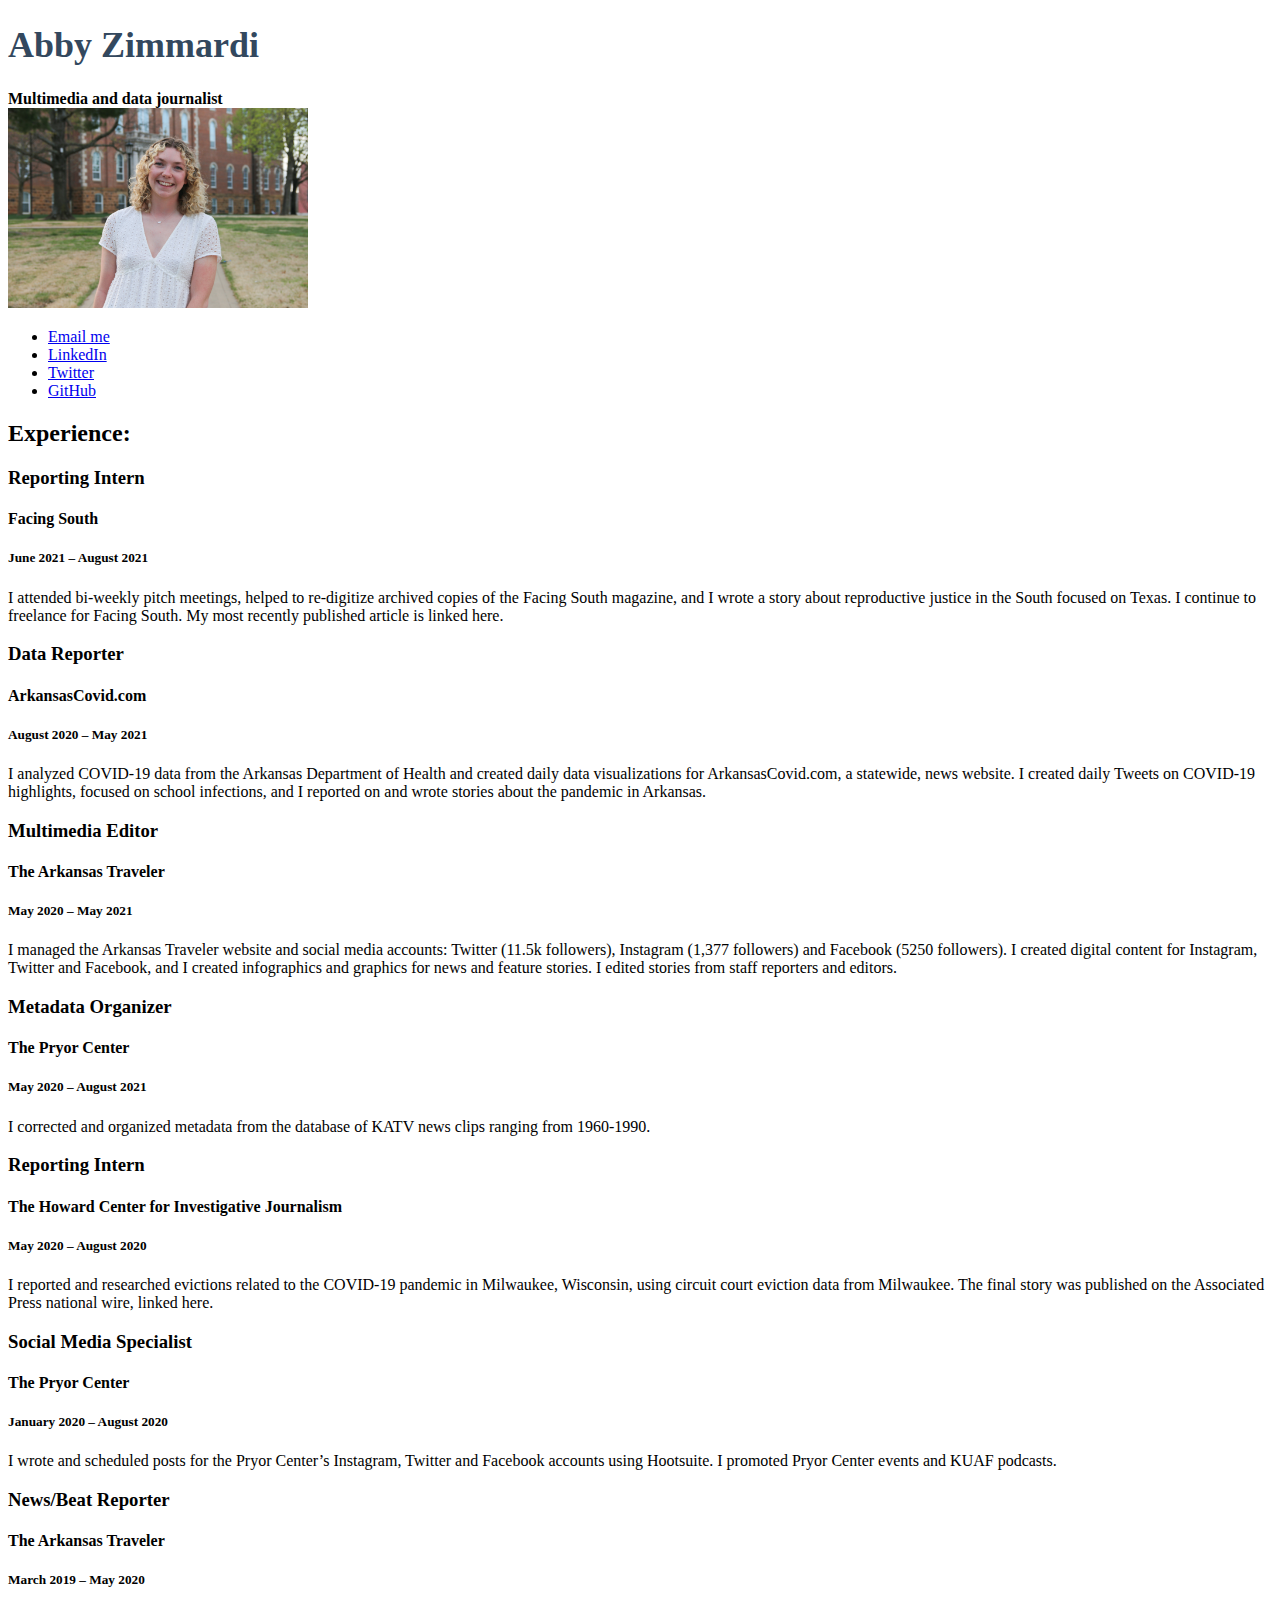
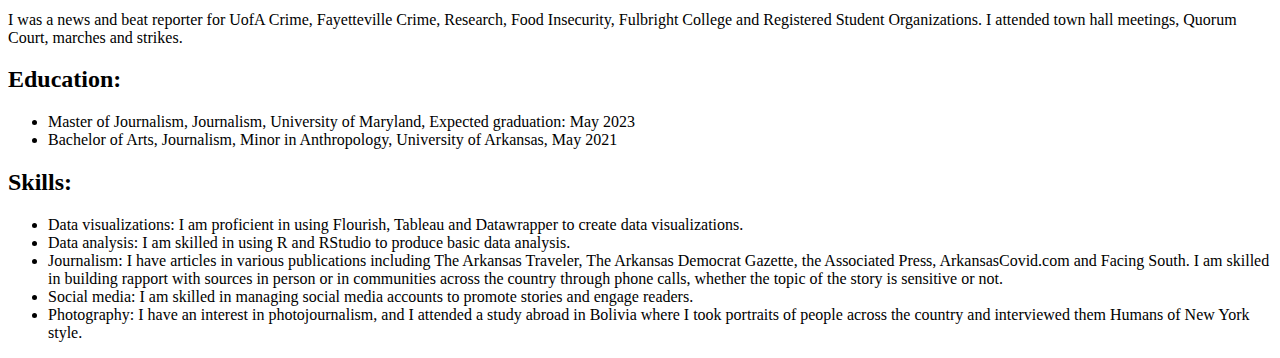
==== resume/index.html @ 3d0fa71f "resume with photo" ====
<!DOCTYPE html>
<html lang="en">

<head>
  <title>Abby Zimmardi's Resume</title>

  <style type="text/css">
    H1 {
      font-size: 36px;
      color:#33485e;
    }
  </style>

</head>

<body>
<!-- I built this myself!!-->


  <h1>Abby Zimmardi</h1>

  <strong>Multimedia and data journalist</strong><br>


<img src="zimmardi.jpg" width="300px">


<ul>
  <li><a href="mailto:arzimmar2umd.edu">Email me</a></li>
  <li><a href="https://www.linkedin.com/in/abigail-zimmardi-5614ab195/">LinkedIn<a/></li>
  <li><a href="https://twitter.com/abbyrzimmardi">Twitter</a></li>
  <li><a href="https://github.com/abbyzimmardi">GitHub</a></li>
</ul>

  <h2>Experience:</h2>

  <h3>Reporting Intern</h3>
  <h4>Facing South</h4>
  <h5>June 2021 – August 2021</h5>

  <p>I attended bi-weekly pitch meetings, helped to re-digitize archived copies of the Facing South magazine, and I wrote a story about reproductive justice in the South focused on Texas. I continue to freelance for Facing South. My most recently published article is linked here.</p>


  <h3>Data Reporter</h3>
  <h4>ArkansasCovid.com</h4>
  <h5>August 2020 – May 2021</h5>

  <p>I analyzed COVID-19 data from the Arkansas Department of Health and created daily data visualizations for ArkansasCovid.com, a statewide, news website. I created daily Tweets on COVID-19 highlights, focused on school infections, and I reported on and wrote stories about the pandemic in Arkansas.</p>


  <h3>Multimedia Editor</h3>
  <h4>The Arkansas Traveler</h4>
  <h5>May 2020 – May 2021</h5>

  <p>I managed the Arkansas Traveler website and social media accounts: Twitter (11.5k followers), Instagram (1,377 followers) and Facebook (5250 followers). I created digital content for Instagram, Twitter and Facebook, and I created infographics and graphics for news and feature stories. I edited stories from staff reporters and editors.</p>


  <h3>Metadata Organizer</h3>
  <h4>The Pryor Center</h4>
  <h5>May 2020 – August 2021</h5>

  <p>I corrected and organized metadata from the database of KATV news clips ranging from 1960-1990.</p>


  <h3>Reporting Intern</h3>
  <h4>The Howard Center for Investigative Journalism</h4>
  <h5>May 2020 – August 2020</h5>

  <p>I reported and researched evictions related to the COVID-19 pandemic in Milwaukee, Wisconsin, using circuit court eviction data from Milwaukee. The final story was published on the Associated Press national wire, linked here.</p>


  <h3>Social Media Specialist</h3>
  <h4>The Pryor Center</h4>
  <h5>January 2020 – August 2020</h5>

  <p>I wrote and scheduled posts for the Pryor Center’s Instagram, Twitter and Facebook accounts using Hootsuite. I promoted Pryor Center events and KUAF podcasts.</p>


  <h3>News/Beat Reporter</h3>
  <h4>The Arkansas Traveler</h4>
  <h5>March 2019 – May 2020</h5>

  <p>I was a news and beat reporter for UofA Crime, Fayetteville Crime, Research, Food Insecurity, Fulbright College and Registered Student Organizations. I attended town hall meetings, Quorum Court, marches and strikes.</p>


  <h2>Education:</h2>
  <ul>
    <li>Master of Journalism, Journalism, University of Maryland, Expected graduation: May 2023</li>
    <li>Bachelor of Arts, Journalism, Minor in Anthropology, University of Arkansas, May 2021</li>
  </ul>

  <h2>Skills:</h2>

    <ul>
      <li>Data visualizations: I am proficient in using Flourish, Tableau and Datawrapper to create data visualizations.</li>
      <li>Data analysis: I am skilled in using R and RStudio to produce basic data analysis.</li>
      <li>Journalism: I have articles in various publications including The Arkansas Traveler, The Arkansas Democrat Gazette, the Associated Press, ArkansasCovid.com and Facing South. I am skilled in building rapport with sources in person or in communities across the country through phone calls, whether the topic of the story is sensitive or not.</li>
      <li>Social media: I am skilled in managing social media accounts to promote stories and engage readers.</li>
      <li>Photography: I have an interest in photojournalism, and I attended a study abroad in Bolivia where I took portraits of people across the country and interviewed them Humans of New York style.</li>
    </ul>

</body>
</html>
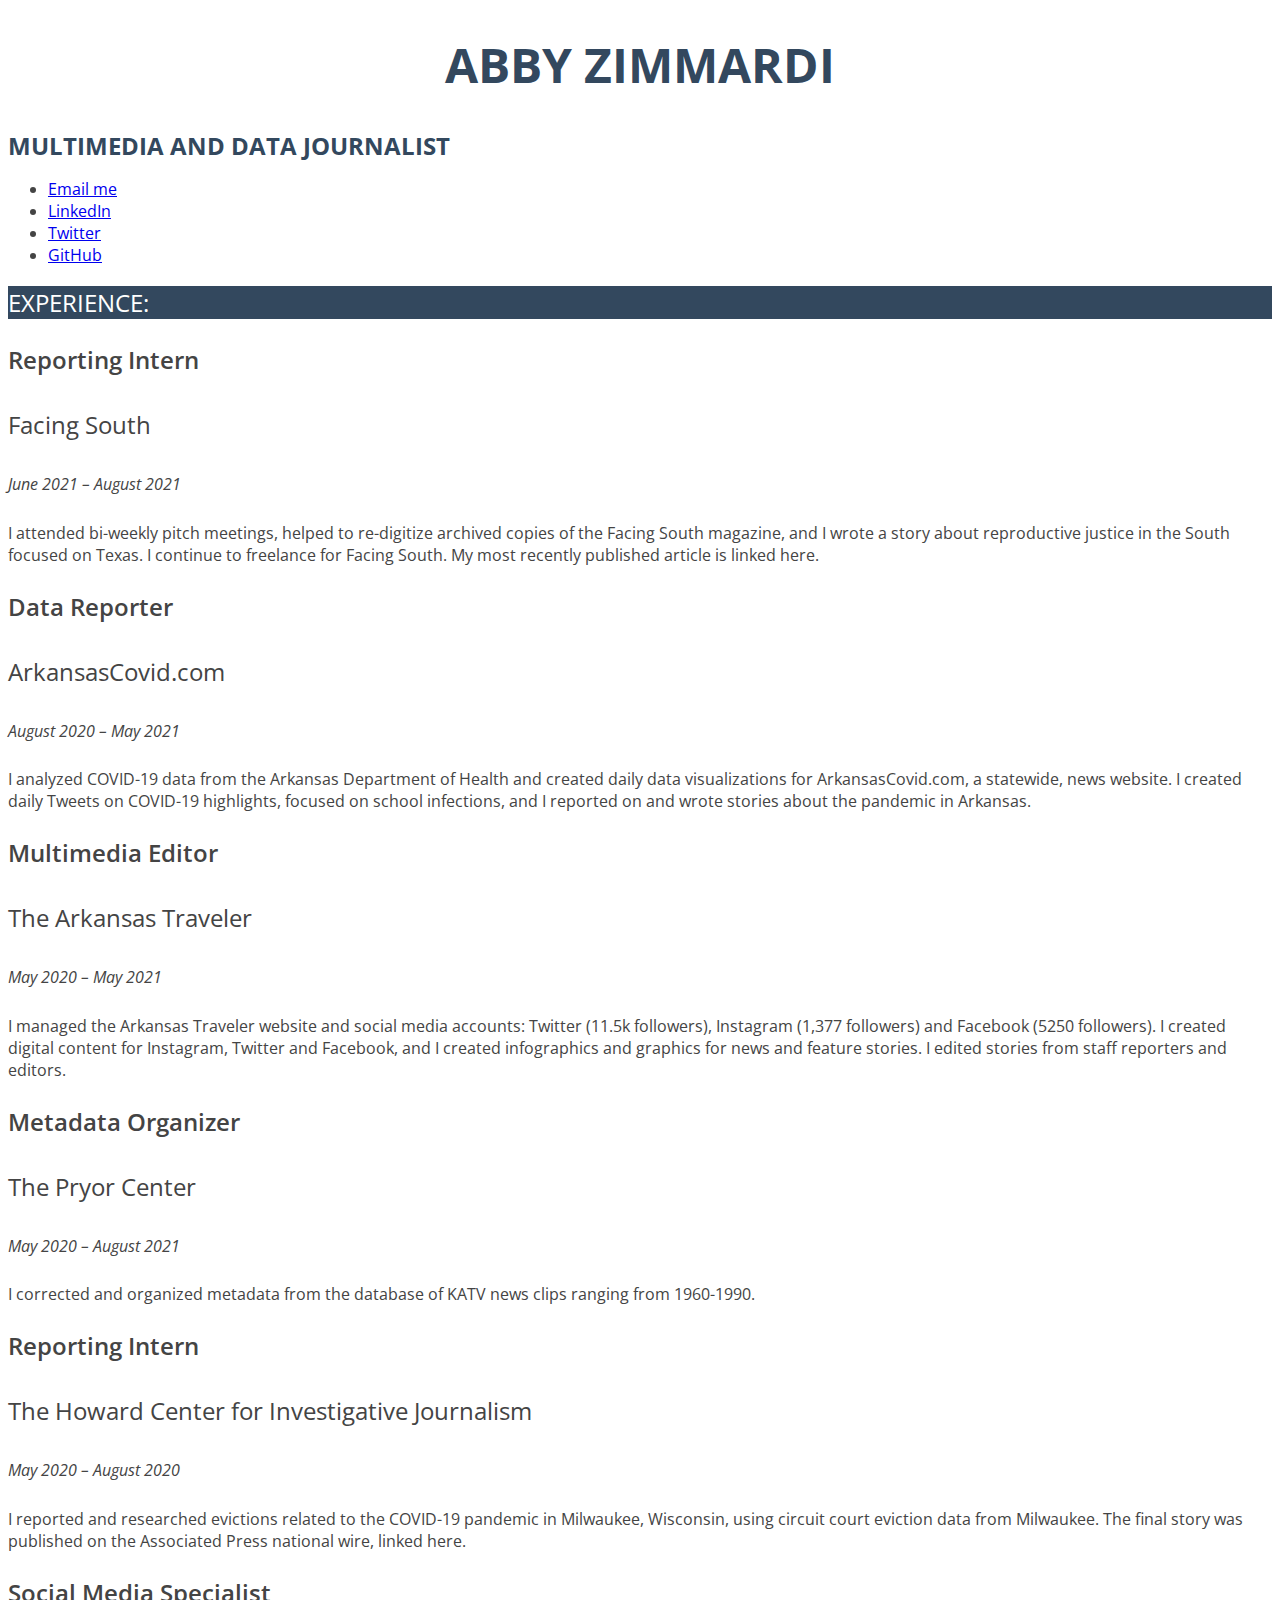
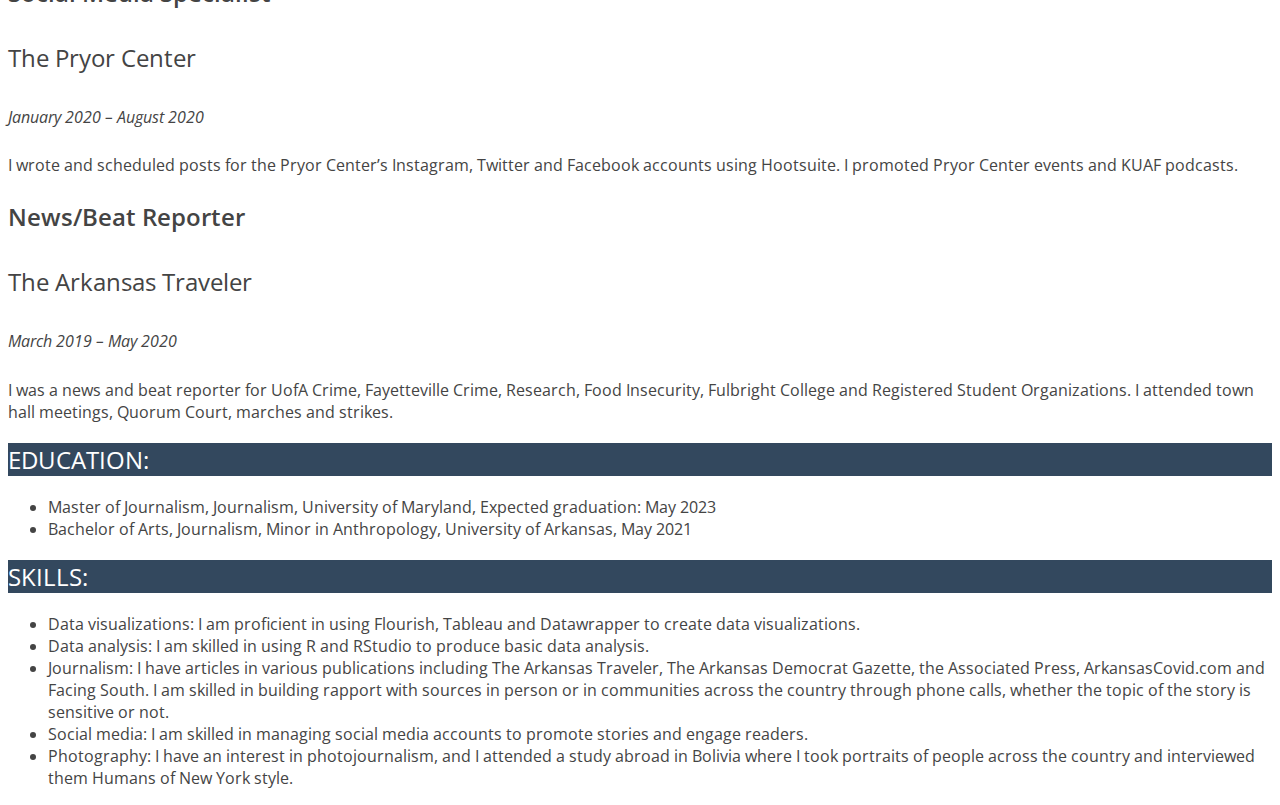
==== commit 601f6295: "resume workshop css 1" ====
--- a/resume/index.html
+++ b/resume/index.html
@@ -2,14 +2,12 @@
 <html lang="en">
 
 <head>
+
   <title>Abby Zimmardi's Resume</title>
 
-  <style type="text/css">
-    H1 {
-      font-size: 36px;
-      color:#33485e;
-    }
-  </style>
+  <link rel="stylesheet" type="text/css" href="style.css">
+
+  <link href="https://fonts.googleapis.com/css2?family=Open+Sans:wght@400;600;700&display=swap" rel="stylesheet">
 
 </head>
 
@@ -21,9 +19,9 @@
 
   <strong>Multimedia and data journalist</strong><br>
 
-
+<!--
 <img src="zimmardi.jpg" width="300px">
-
+-->
 
 <ul>
   <li><a href="mailto:arzimmar2umd.edu">Email me</a></li>
--- a/resume/style.css
+++ b/resume/style.css
@@ -0,0 +1,57 @@
+/*Styles for my resume*/
+
+/*sets the font and style for everything in the body*/
+BODY {
+  font-family: 'Open Sans', arial, sans-serif;
+  font-size: 1em;
+  color:#444;
+  font-weight:400;
+}
+
+/*stylizes my name at the top*/
+h1 {
+  font-size:3em;
+  text-transform:uppercase;
+  text-align:center;
+  color:#33485e;
+}
+
+/*my title*/
+strong {
+  color:#33485e;
+  text-transform:uppercase;
+  font-size:1.5em;
+}
+
+/*section titles*/
+h2 {
+  font-size:1.5em;
+  text-transform:uppercase;
+  background-color:#33485e;
+  color:#fff;
+  font-weight:400;
+}
+
+/*job titles*/
+h3 {
+  font-size:1.5em;
+  font-weight:600;
+}
+
+/*job organization*/
+h4 {
+  font-size:1.5em;
+  font-weight:400;
+}
+
+/*job dates*/
+h5 {
+  font-size:1em;
+  font-weight:400;
+  font-style: italic;
+}
+
+/*list items*/
+ul {
+  font-size:1em;
+}
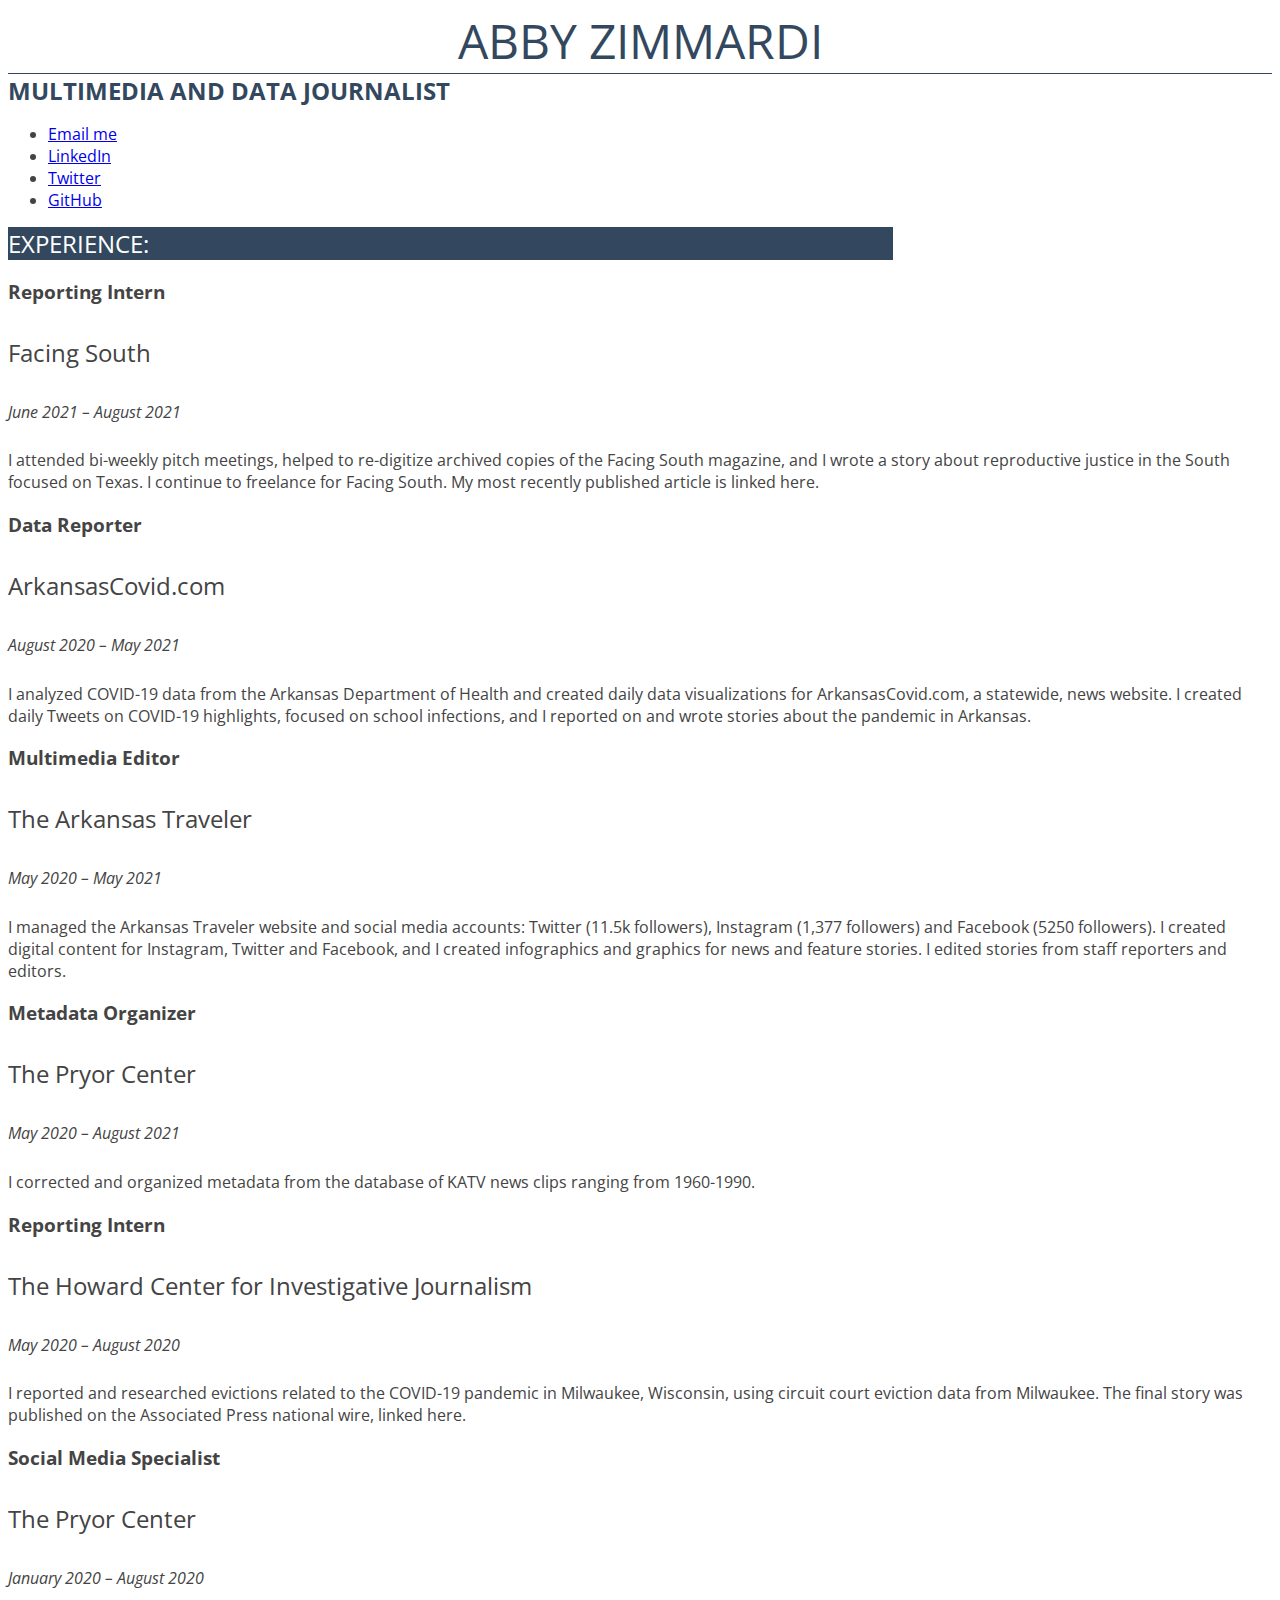
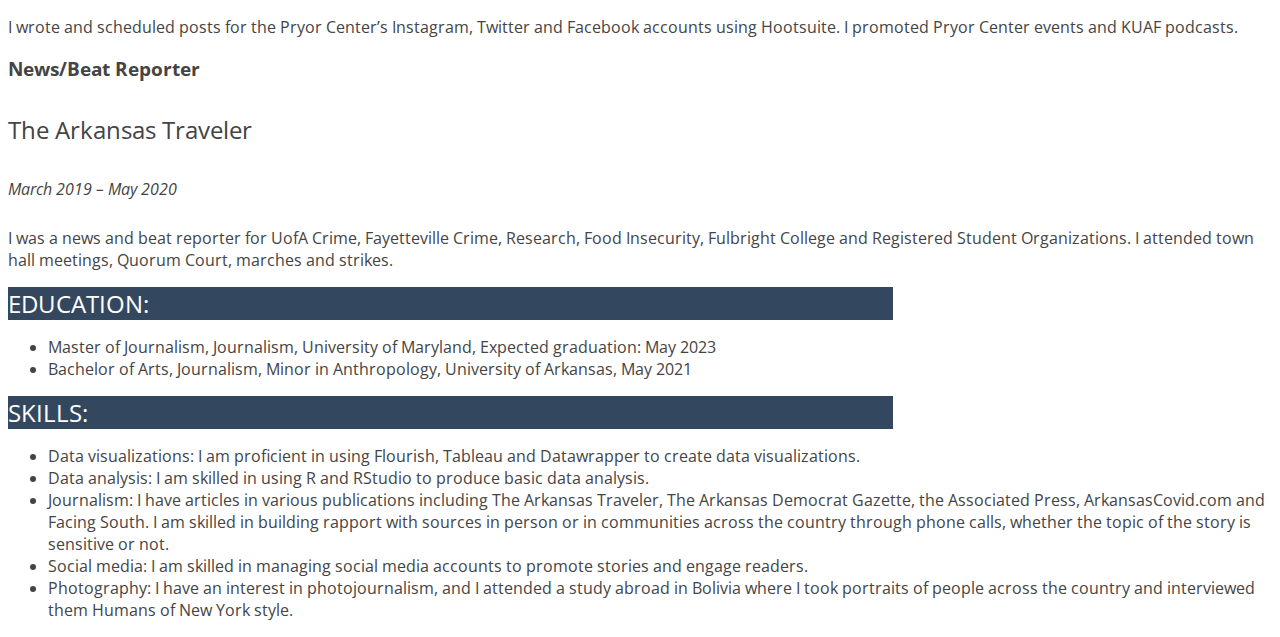
==== commit 41ac7ed6: "CSS 2 workshop - Heading 1-3 tags changed" ====
--- a/resume/index.html
+++ b/resume/index.html
@@ -15,7 +15,7 @@
 <!-- I built this myself!!-->
 
 
-  <h1>Abby Zimmardi</h1>
+  <div id="name">Abby Zimmardi</div>
 
   <strong>Multimedia and data journalist</strong><br>
 
@@ -30,7 +30,7 @@
   <li><a href="https://github.com/abbyzimmardi">GitHub</a></li>
 </ul>
 
-  <h2>Experience:</h2>
+  <div class="sectionheader">Experience:</div>
 
   <h3>Reporting Intern</h3>
   <h4>Facing South</h4>
@@ -81,13 +81,13 @@
   <p>I was a news and beat reporter for UofA Crime, Fayetteville Crime, Research, Food Insecurity, Fulbright College and Registered Student Organizations. I attended town hall meetings, Quorum Court, marches and strikes.</p>
 
 
-  <h2>Education:</h2>
+  <div class="sectionheader">Education:</div>
   <ul>
     <li>Master of Journalism, Journalism, University of Maryland, Expected graduation: May 2023</li>
     <li>Bachelor of Arts, Journalism, Minor in Anthropology, University of Arkansas, May 2021</li>
   </ul>
 
-  <h2>Skills:</h2>
+  <div class="sectionheader">Skills:</div>
 
     <ul>
       <li>Data visualizations: I am proficient in using Flourish, Tableau and Datawrapper to create data visualizations.</li>
--- a/resume/style.css
+++ b/resume/style.css
@@ -9,11 +9,15 @@
 }
 
 /*stylizes my name at the top*/
-h1 {
+#name {
   font-size:3em;
   text-transform:uppercase;
   text-align:center;
   color:#33485e;
+  border-bottom: 1px solid #33485e;
+  border-width: 60%;
+  min-width: 300px;
+  margin: 0 auto;
 }
 
 /*my title*/
@@ -24,16 +28,19 @@
 }
 
 /*section titles*/
-h2 {
+.sectionheader {
   font-size:1.5em;
   text-transform:uppercase;
   background-color:#33485e;
   color:#fff;
   font-weight:400;
+  margin: 20 0 10;
+  width: 70%;
+  min-width: 300px;
 }
 
 /*job titles*/
-h3 {
+.jobtitle {
   font-size:1.5em;
   font-weight:600;
 }
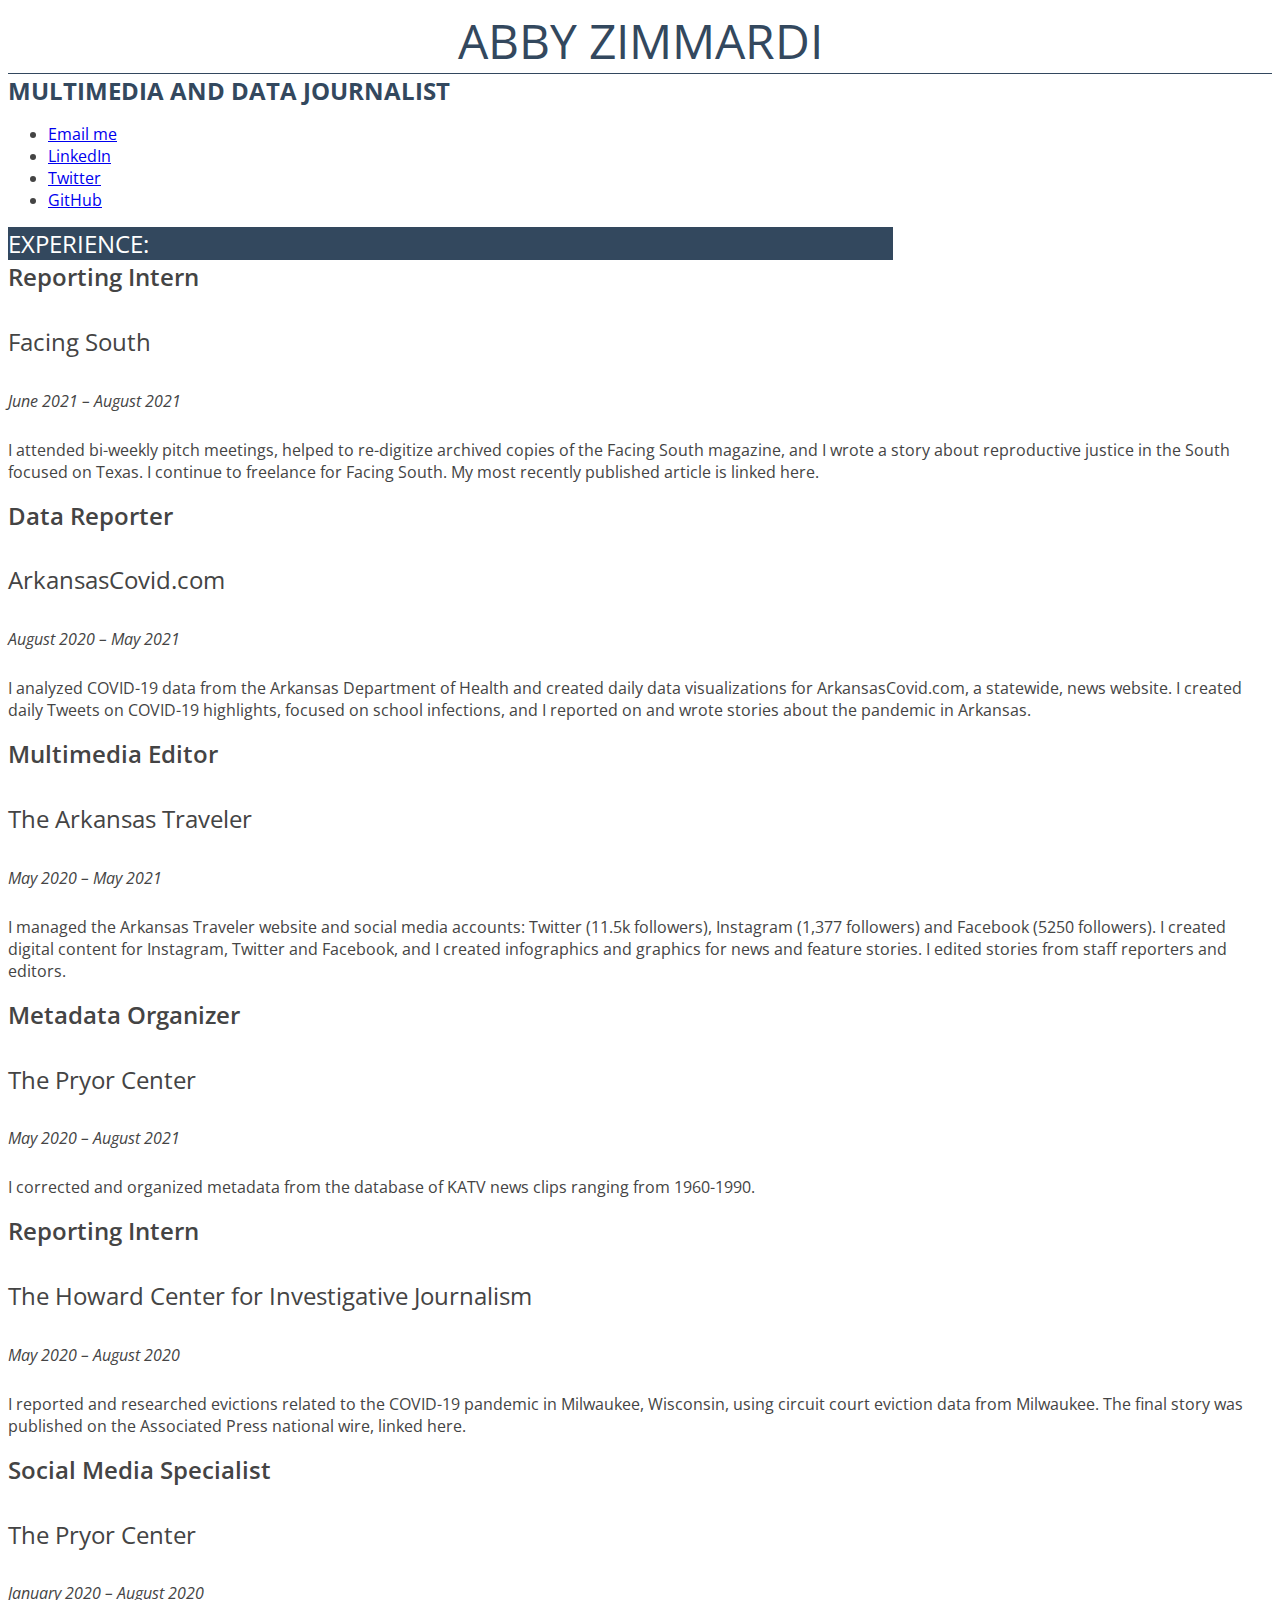
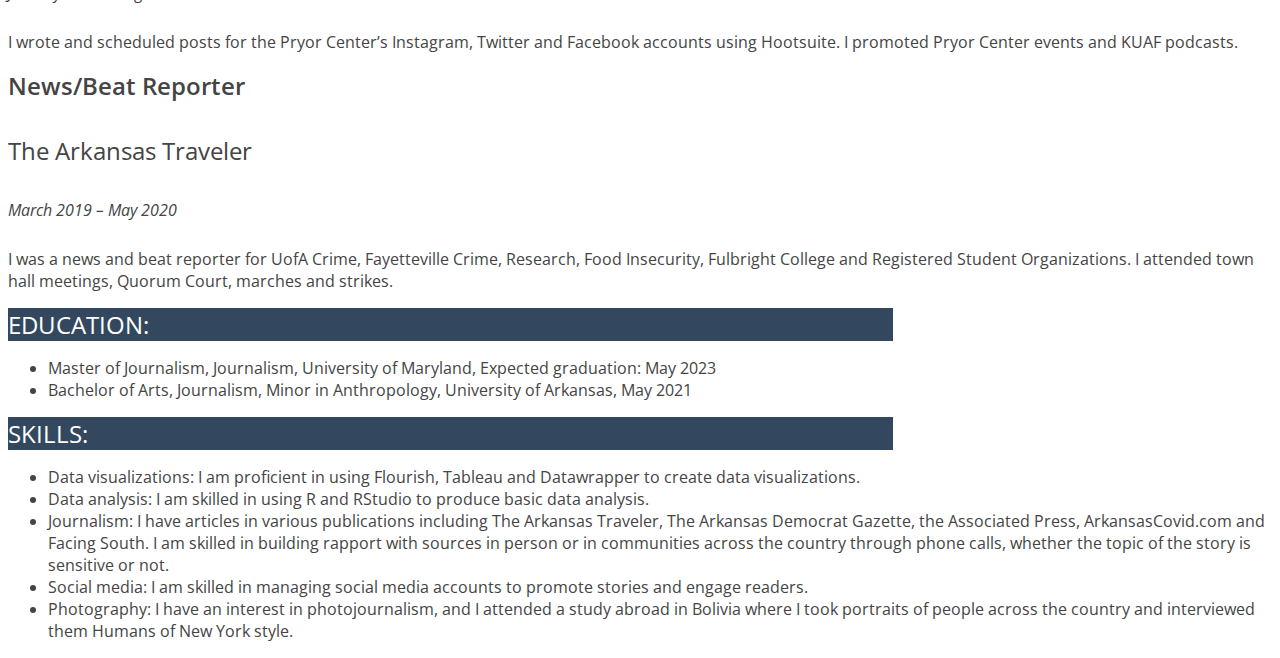
==== commit 9bb85f5e: "CSS 2 workshop - H3 tags" ====
--- a/resume/index.html
+++ b/resume/index.html
@@ -32,49 +32,49 @@
 
   <div class="sectionheader">Experience:</div>
 
-  <h3>Reporting Intern</h3>
+  <div class="jobtitle">Reporting Intern</div>
   <h4>Facing South</h4>
   <h5>June 2021 – August 2021</h5>
 
   <p>I attended bi-weekly pitch meetings, helped to re-digitize archived copies of the Facing South magazine, and I wrote a story about reproductive justice in the South focused on Texas. I continue to freelance for Facing South. My most recently published article is linked here.</p>
 
 
-  <h3>Data Reporter</h3>
+  <div class="jobtitle">Data Reporter</div>
   <h4>ArkansasCovid.com</h4>
   <h5>August 2020 – May 2021</h5>
 
   <p>I analyzed COVID-19 data from the Arkansas Department of Health and created daily data visualizations for ArkansasCovid.com, a statewide, news website. I created daily Tweets on COVID-19 highlights, focused on school infections, and I reported on and wrote stories about the pandemic in Arkansas.</p>
 
 
-  <h3>Multimedia Editor</h3>
+  <div class="jobtitle">Multimedia Editor</div>
   <h4>The Arkansas Traveler</h4>
   <h5>May 2020 – May 2021</h5>
 
   <p>I managed the Arkansas Traveler website and social media accounts: Twitter (11.5k followers), Instagram (1,377 followers) and Facebook (5250 followers). I created digital content for Instagram, Twitter and Facebook, and I created infographics and graphics for news and feature stories. I edited stories from staff reporters and editors.</p>
 
 
-  <h3>Metadata Organizer</h3>
+  <div class="jobtitle">Metadata Organizer</div>
   <h4>The Pryor Center</h4>
   <h5>May 2020 – August 2021</h5>
 
   <p>I corrected and organized metadata from the database of KATV news clips ranging from 1960-1990.</p>
 
 
-  <h3>Reporting Intern</h3>
+  <div class="jobtitle">Reporting Intern</div>
   <h4>The Howard Center for Investigative Journalism</h4>
   <h5>May 2020 – August 2020</h5>
 
   <p>I reported and researched evictions related to the COVID-19 pandemic in Milwaukee, Wisconsin, using circuit court eviction data from Milwaukee. The final story was published on the Associated Press national wire, linked here.</p>
 
 
-  <h3>Social Media Specialist</h3>
+  <div class="jobtitle">Social Media Specialist</div>
   <h4>The Pryor Center</h4>
   <h5>January 2020 – August 2020</h5>
 
   <p>I wrote and scheduled posts for the Pryor Center’s Instagram, Twitter and Facebook accounts using Hootsuite. I promoted Pryor Center events and KUAF podcasts.</p>
 
 
-  <h3>News/Beat Reporter</h3>
+  <div class="jobtitle">News/Beat Reporter</div>
   <h4>The Arkansas Traveler</h4>
   <h5>March 2019 – May 2020</h5>
 
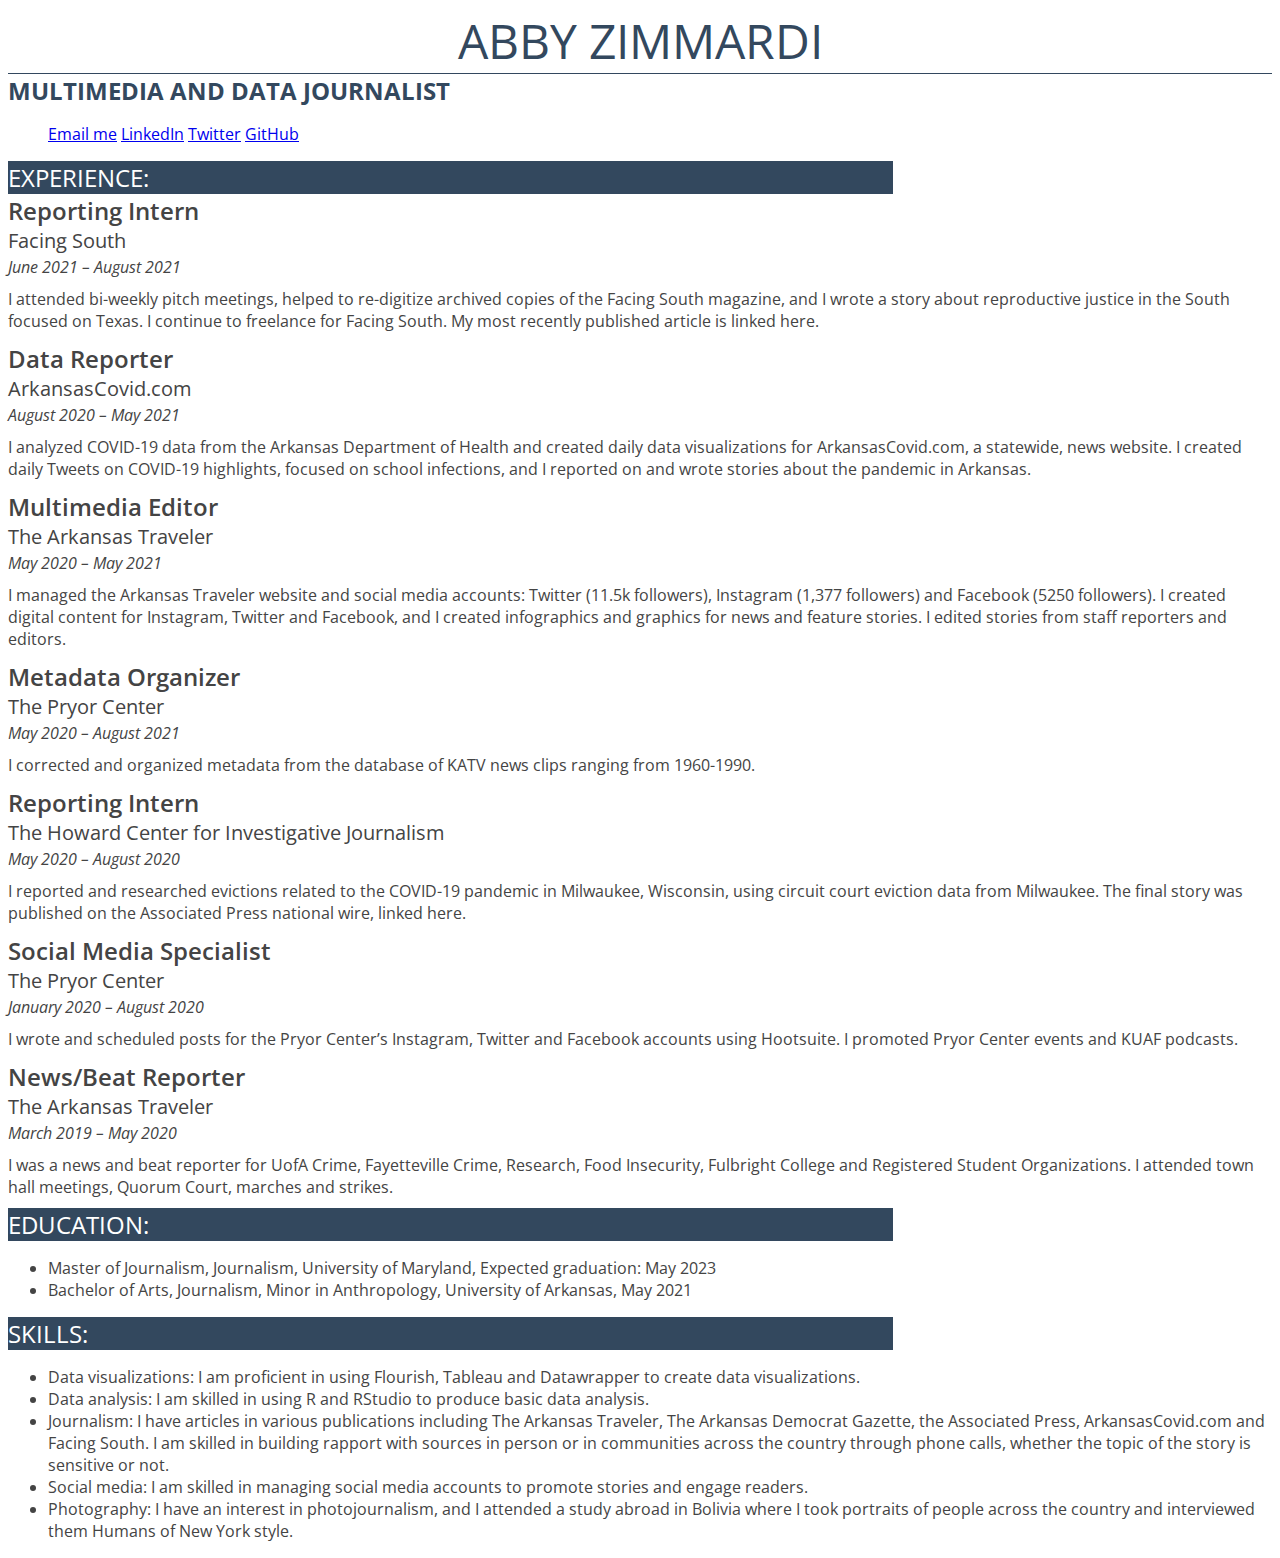
==== commit 441da61d: "H4-H5 tags, class of "description" and "menu" added" ====
--- a/resume/index.html
+++ b/resume/index.html
@@ -23,62 +23,62 @@
 <img src="zimmardi.jpg" width="300px">
 -->
 
-<ul>
-  <li><a href="mailto:arzimmar2umd.edu">Email me</a></li>
-  <li><a href="https://www.linkedin.com/in/abigail-zimmardi-5614ab195/">LinkedIn<a/></li>
-  <li><a href="https://twitter.com/abbyrzimmardi">Twitter</a></li>
-  <li><a href="https://github.com/abbyzimmardi">GitHub</a></li>
+<ul id="menu">
+  <li class="contact"><a href="mailto:arzimmar2umd.edu">Email me</a></li>
+  <li class="contact"><a href="https://www.linkedin.com/in/abigail-zimmardi-5614ab195/">LinkedIn<a/></li>
+  <li class="contact"><a href="https://twitter.com/abbyrzimmardi">Twitter</a></li>
+  <li class="contact"><a href="https://github.com/abbyzimmardi">GitHub</a></li>
 </ul>
 
   <div class="sectionheader">Experience:</div>
 
   <div class="jobtitle">Reporting Intern</div>
-  <h4>Facing South</h4>
-  <h5>June 2021 – August 2021</h5>
+  <div class="organization">Facing South</div>
+  <div class="date">June 2021 – August 2021</div>
 
-  <p>I attended bi-weekly pitch meetings, helped to re-digitize archived copies of the Facing South magazine, and I wrote a story about reproductive justice in the South focused on Texas. I continue to freelance for Facing South. My most recently published article is linked here.</p>
+  <p class="description">I attended bi-weekly pitch meetings, helped to re-digitize archived copies of the Facing South magazine, and I wrote a story about reproductive justice in the South focused on Texas. I continue to freelance for Facing South. My most recently published article is linked here.</p>
 
 
   <div class="jobtitle">Data Reporter</div>
-  <h4>ArkansasCovid.com</h4>
-  <h5>August 2020 – May 2021</h5>
+  <div class="organization">ArkansasCovid.com</div>
+  <div class="date">August 2020 – May 2021</div>
 
-  <p>I analyzed COVID-19 data from the Arkansas Department of Health and created daily data visualizations for ArkansasCovid.com, a statewide, news website. I created daily Tweets on COVID-19 highlights, focused on school infections, and I reported on and wrote stories about the pandemic in Arkansas.</p>
+  <p class="description">I analyzed COVID-19 data from the Arkansas Department of Health and created daily data visualizations for ArkansasCovid.com, a statewide, news website. I created daily Tweets on COVID-19 highlights, focused on school infections, and I reported on and wrote stories about the pandemic in Arkansas.</p>
 
 
   <div class="jobtitle">Multimedia Editor</div>
-  <h4>The Arkansas Traveler</h4>
-  <h5>May 2020 – May 2021</h5>
+  <div class="organization">The Arkansas Traveler</div>
+  <div class="date">May 2020 – May 2021</div>
 
-  <p>I managed the Arkansas Traveler website and social media accounts: Twitter (11.5k followers), Instagram (1,377 followers) and Facebook (5250 followers). I created digital content for Instagram, Twitter and Facebook, and I created infographics and graphics for news and feature stories. I edited stories from staff reporters and editors.</p>
+  <p class="description">I managed the Arkansas Traveler website and social media accounts: Twitter (11.5k followers), Instagram (1,377 followers) and Facebook (5250 followers). I created digital content for Instagram, Twitter and Facebook, and I created infographics and graphics for news and feature stories. I edited stories from staff reporters and editors.</p>
 
 
   <div class="jobtitle">Metadata Organizer</div>
-  <h4>The Pryor Center</h4>
-  <h5>May 2020 – August 2021</h5>
+  <div class="organization">The Pryor Center</div>
+  <div class="date">May 2020 – August 2021</div>
 
-  <p>I corrected and organized metadata from the database of KATV news clips ranging from 1960-1990.</p>
+  <p class="description">I corrected and organized metadata from the database of KATV news clips ranging from 1960-1990.</p>
 
 
   <div class="jobtitle">Reporting Intern</div>
-  <h4>The Howard Center for Investigative Journalism</h4>
-  <h5>May 2020 – August 2020</h5>
+  <div class="organization">The Howard Center for Investigative Journalism</div>
+  <div class="date">May 2020 – August 2020</div>
 
-  <p>I reported and researched evictions related to the COVID-19 pandemic in Milwaukee, Wisconsin, using circuit court eviction data from Milwaukee. The final story was published on the Associated Press national wire, linked here.</p>
+  <p class="description">I reported and researched evictions related to the COVID-19 pandemic in Milwaukee, Wisconsin, using circuit court eviction data from Milwaukee. The final story was published on the Associated Press national wire, linked here.</p>
 
 
   <div class="jobtitle">Social Media Specialist</div>
-  <h4>The Pryor Center</h4>
-  <h5>January 2020 – August 2020</h5>
+  <div class="organization">The Pryor Center</div>
+  <div class="date">January 2020 – August 2020</div>
 
-  <p>I wrote and scheduled posts for the Pryor Center’s Instagram, Twitter and Facebook accounts using Hootsuite. I promoted Pryor Center events and KUAF podcasts.</p>
+  <p class="description">I wrote and scheduled posts for the Pryor Center’s Instagram, Twitter and Facebook accounts using Hootsuite. I promoted Pryor Center events and KUAF podcasts.</p>
 
 
   <div class="jobtitle">News/Beat Reporter</div>
-  <h4>The Arkansas Traveler</h4>
-  <h5>March 2019 – May 2020</h5>
+  <div class="organization">The Arkansas Traveler</div>
+  <div class="date">March 2019 – May 2020</div>
 
-  <p>I was a news and beat reporter for UofA Crime, Fayetteville Crime, Research, Food Insecurity, Fulbright College and Registered Student Organizations. I attended town hall meetings, Quorum Court, marches and strikes.</p>
+  <p class="description">I was a news and beat reporter for UofA Crime, Fayetteville Crime, Research, Food Insecurity, Fulbright College and Registered Student Organizations. I attended town hall meetings, Quorum Court, marches and strikes.</p>
 
 
   <div class="sectionheader">Education:</div>
--- a/resume/style.css
+++ b/resume/style.css
@@ -46,19 +46,34 @@
 }
 
 /*job organization*/
-h4 {
-  font-size:1.5em;
+.organization {
+  font-size:1.25em;
   font-weight:400;
 }
 
 /*job dates*/
-h5 {
+.date {
   font-size:1em;
   font-weight:400;
   font-style: italic;
+  margin-top: 2px;
 }
 
 /*list items*/
 ul {
   font-size:1em;
 }
+
+/*job descriptions*/
+.description {
+  margin-top: 10px;
+  margin-bottom: 10px;
+}
+
+/*contact info ul*/
+#menu .contact {
+  margin: 0px;
+  padding: 0px;
+  text-align: center;
+  display: inline;
+}
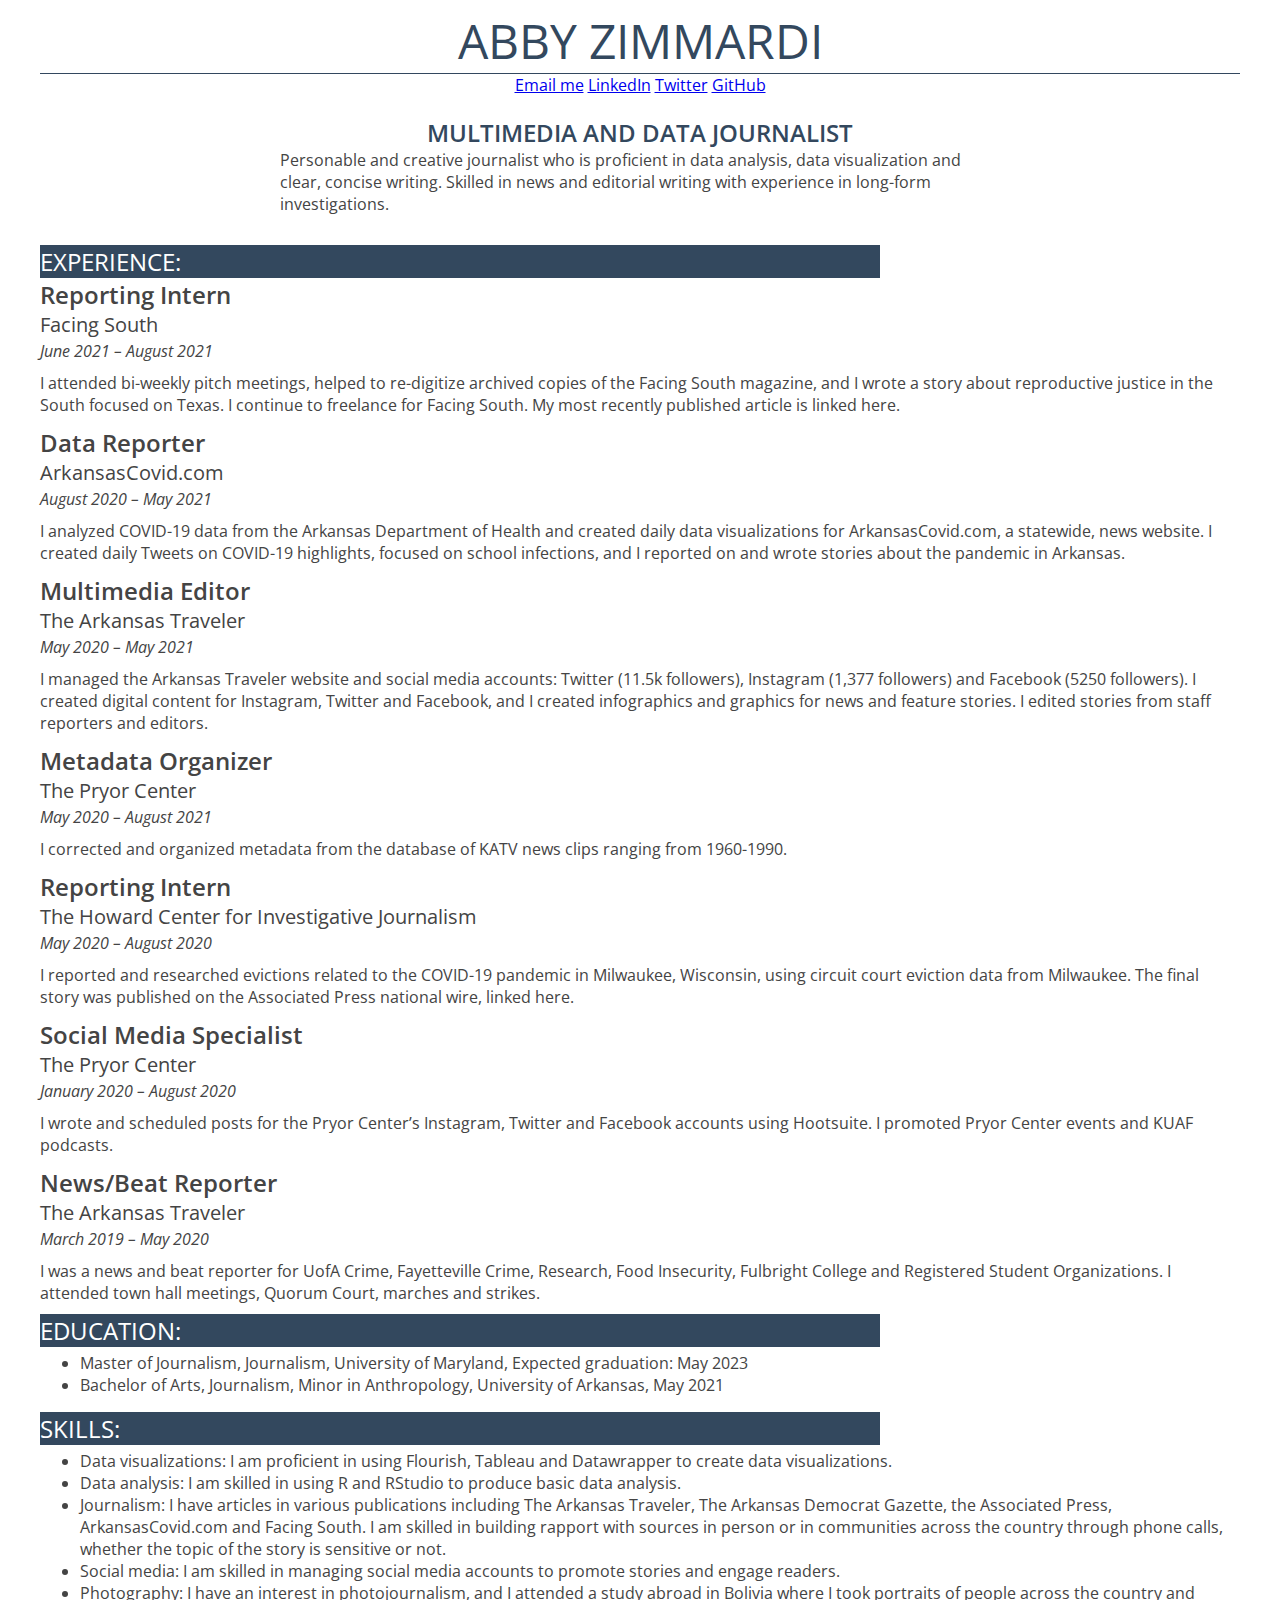
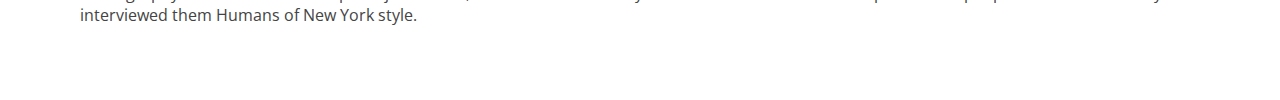
==== commit 77f23e3b: "CSS 2 workshop completed" ====
--- a/resume/index.html
+++ b/resume/index.html
@@ -1,6 +1,6 @@
 <!DOCTYPE html>
-<html lang="en">
 
+<div id="container">
 <head>
 
   <title>Abby Zimmardi's Resume</title>
@@ -17,18 +17,21 @@
 
   <div id="name">Abby Zimmardi</div>
 
-  <strong>Multimedia and data journalist</strong><br>
+  <ul id="menu">
+    <li class="contact"><a href="mailto:arzimmar2umd.edu">Email me</a></li>
+    <li class="contact"><a href="https://www.linkedin.com/in/abigail-zimmardi-5614ab195/">LinkedIn<a/></li>
+    <li class="contact"><a href="https://twitter.com/abbyrzimmardi">Twitter</a></li>
+    <li class="contact"><a href="https://github.com/abbyzimmardi">GitHub</a></li>
+  </ul>
+
+  <div id="title">Multimedia and data journalist</div>
 
 <!--
 <img src="zimmardi.jpg" width="300px">
 -->
 
-<ul id="menu">
-  <li class="contact"><a href="mailto:arzimmar2umd.edu">Email me</a></li>
-  <li class="contact"><a href="https://www.linkedin.com/in/abigail-zimmardi-5614ab195/">LinkedIn<a/></li>
-  <li class="contact"><a href="https://twitter.com/abbyrzimmardi">Twitter</a></li>
-  <li class="contact"><a href="https://github.com/abbyzimmardi">GitHub</a></li>
-</ul>
+  <div class="top">Personable and creative journalist who is proficient in data analysis, data visualization and clear, concise writing. Skilled in news and editorial writing with experience in long-form investigations.
+  </div>
 
   <div class="sectionheader">Experience:</div>
 
@@ -82,14 +85,14 @@
 
 
   <div class="sectionheader">Education:</div>
-  <ul>
+  <ul id="degrees">
     <li>Master of Journalism, Journalism, University of Maryland, Expected graduation: May 2023</li>
     <li>Bachelor of Arts, Journalism, Minor in Anthropology, University of Arkansas, May 2021</li>
   </ul>
 
   <div class="sectionheader">Skills:</div>
 
-    <ul>
+    <ul id="do">
       <li>Data visualizations: I am proficient in using Flourish, Tableau and Datawrapper to create data visualizations.</li>
       <li>Data analysis: I am skilled in using R and RStudio to produce basic data analysis.</li>
       <li>Journalism: I have articles in various publications including The Arkansas Traveler, The Arkansas Democrat Gazette, the Associated Press, ArkansasCovid.com and Facing South. I am skilled in building rapport with sources in person or in communities across the country through phone calls, whether the topic of the story is sensitive or not.</li>
@@ -98,4 +101,5 @@
     </ul>
 
 </body>
+</div>
 </html>
--- a/resume/style.css
+++ b/resume/style.css
@@ -6,6 +6,14 @@
   font-size: 1em;
   color:#444;
   font-weight:400;
+}
+
+/*container id*/
+#container {
+  width: 100%;
+  max-width: 1200px;
+  margin: 0 auto;
+  padding-bottom: 50px;
 }
 
 /*stylizes my name at the top*/
@@ -21,10 +29,13 @@
 }
 
 /*my title*/
-strong {
+#title {
   color:#33485e;
   text-transform:uppercase;
   font-size:1.5em;
+  font-weight: 600;
+  text-align: center;
+  margin-top: 20px;
 }
 
 /*section titles*/
@@ -71,9 +82,31 @@
 }
 
 /*contact info ul*/
-#menu .contact {
+#menu {
   margin: 0px;
   padding: 0px;
   text-align: center;
+}
+
+/*contact info ul*/
+#menu .contact {
   display: inline;
 }
+
+/*education section*/
+#degrees {
+  margin-top: 5px;
+}
+
+/*skills section*/
+#do {
+  margin-top: 5px;
+}
+
+/*mission statement*/
+.top {
+  width: 60%;
+  min-width: 300px;
+  margin: 0 auto;
+  margin-bottom: 30px;
+}
